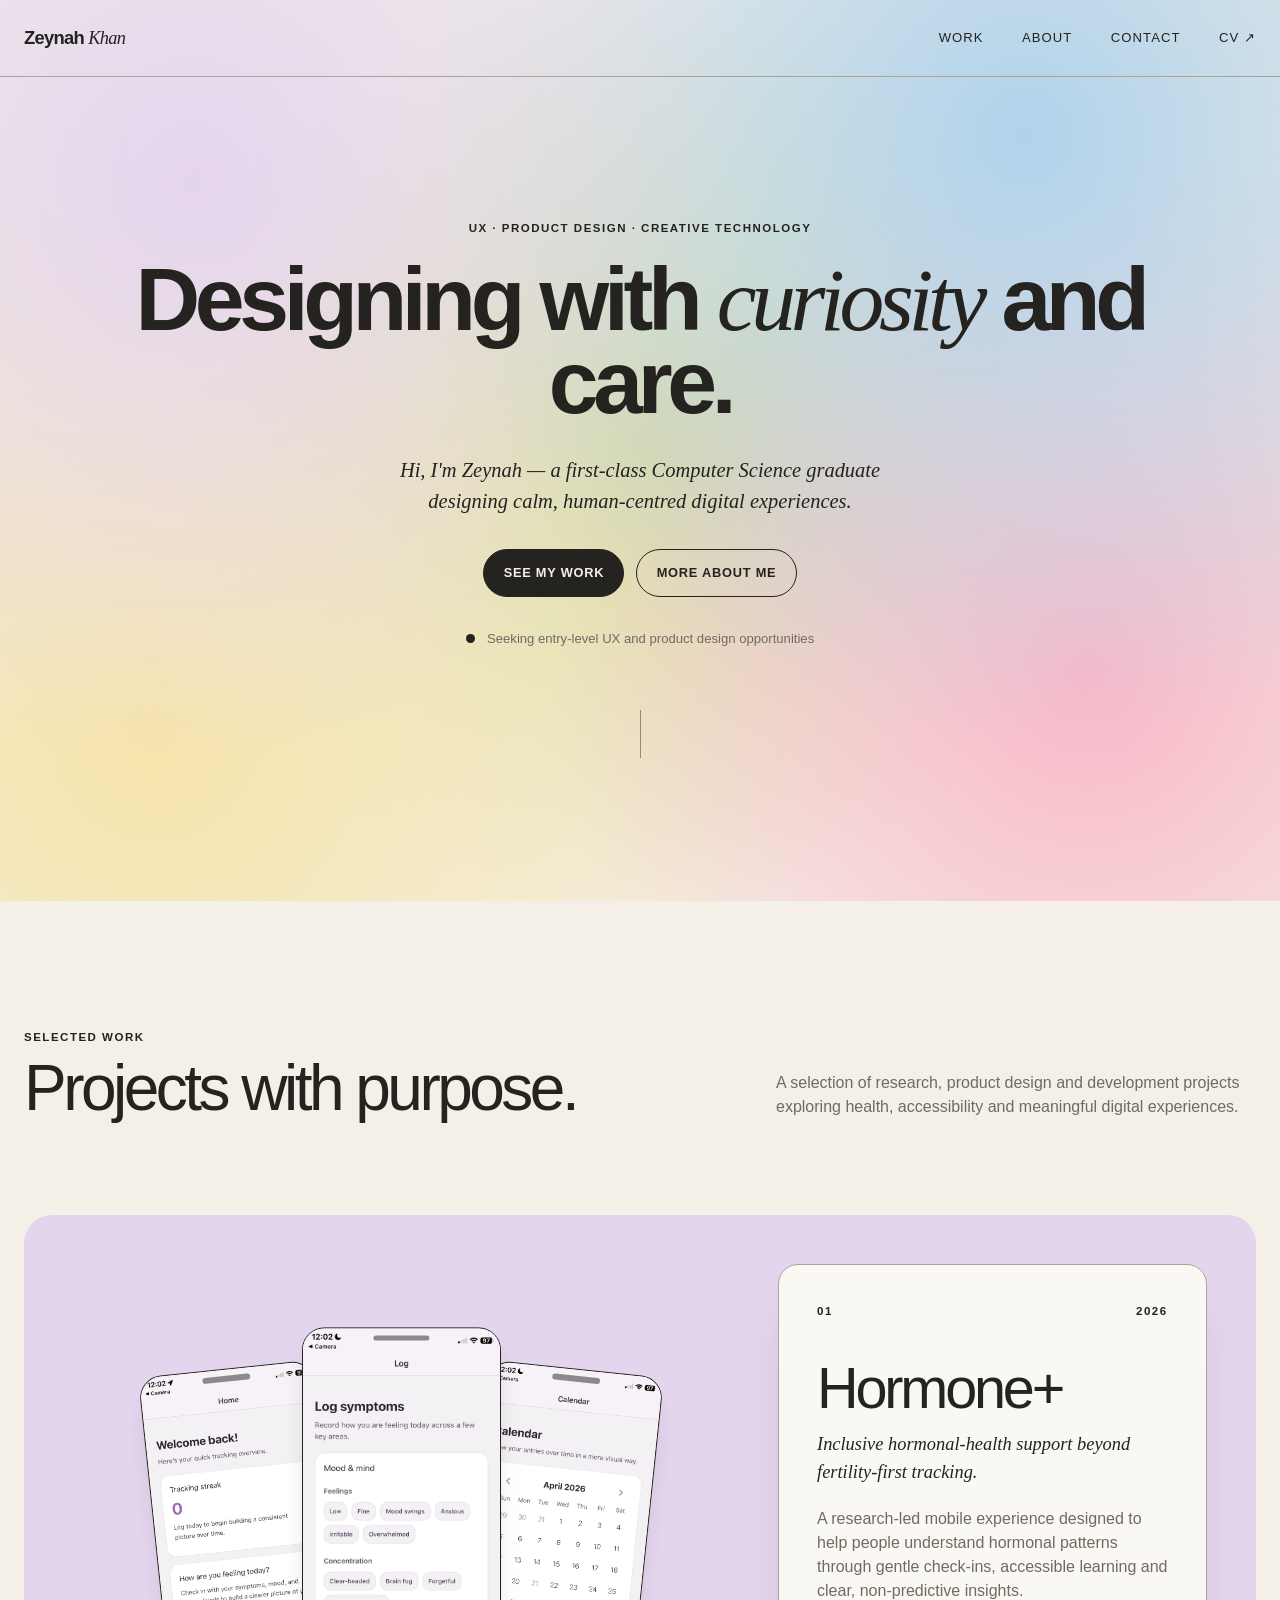
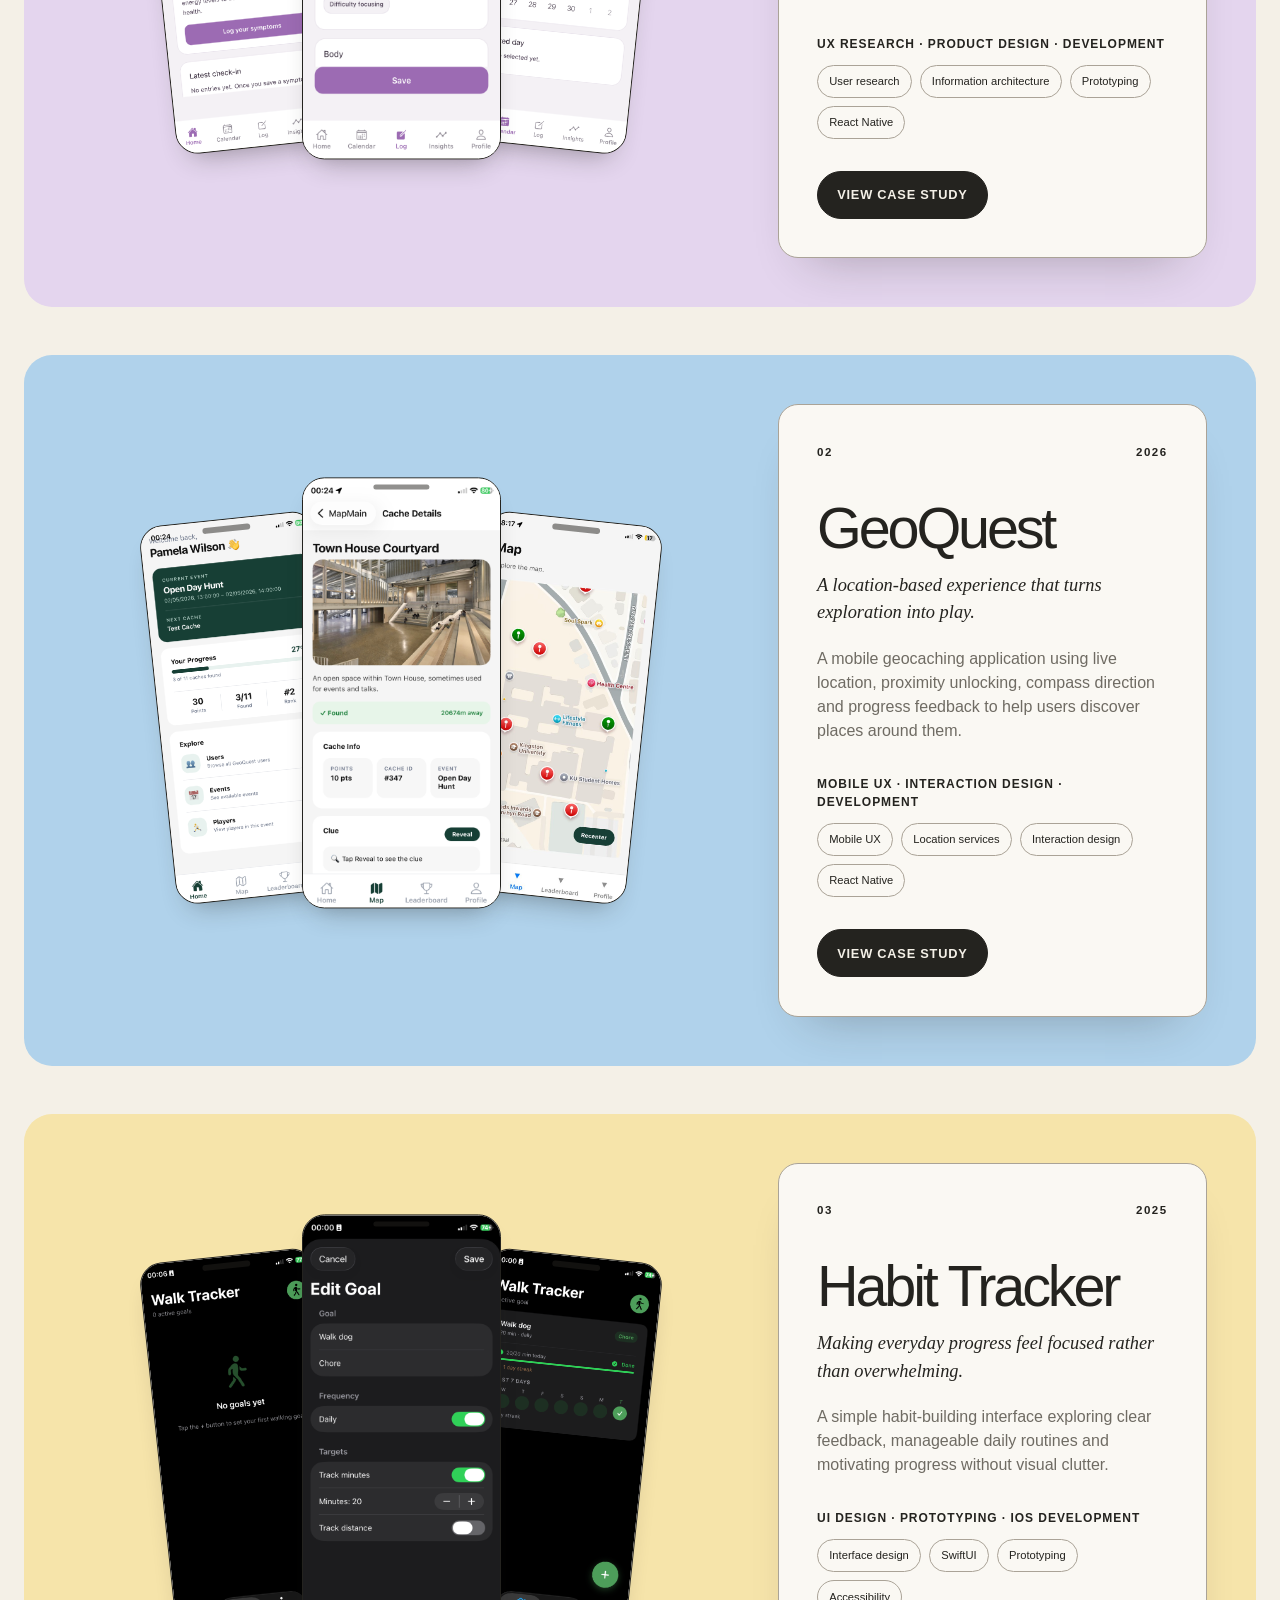
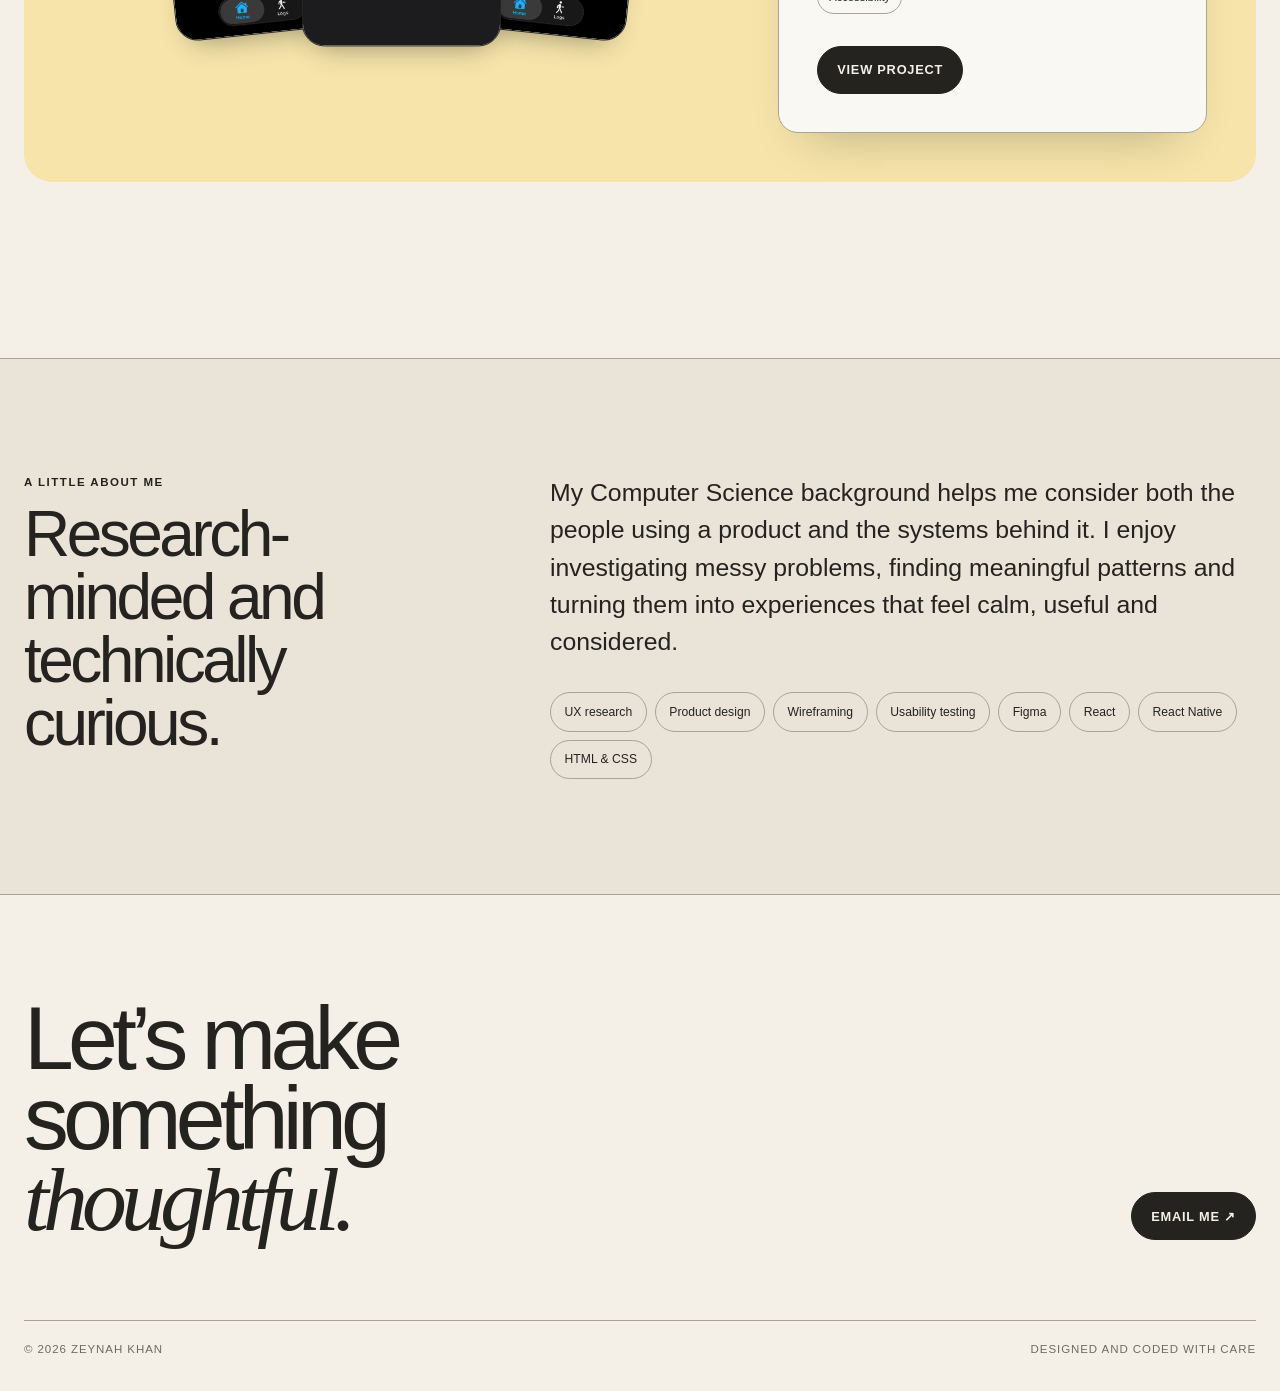
==== index.html @ 5ec4fe9a "Add files via upload" ====
<!doctype html>
<html lang="en">
<head>
  <meta charset="UTF-8" />
  <meta name="viewport" content="width=device-width, initial-scale=1.0" />

  <title>Zeynah Khan — UX & Product Designer</title>

  <link rel="stylesheet" href="./css/styles.css" />

</head>

<body id="top">
  <a class="skip-link" href="#main">Skip to content</a>

  <div class="hero-mesh">
    <header class="site-header">
      <div class="header-inner container">
        <a class="brand" href="#top">Zeynah <span>Khan</span></a>

        <nav class="nav" aria-label="Primary navigation">
            <a href="#work">Work</a>
            <a href="#about">About</a>
            <a href="#contact">Contact</a>
            <a href="./assets/cv/ZeynahKhan_CV.pdf">CV ↗</a>
        </nav>
      </div>
    </header>

    <section class="hero container">
      <p class="eyebrow">UX · Product design · Creative technology</p>

      <h1>
        Designing with
        <em>curiosity</em>
        and care.
      </h1>

      <p class="hero-summary">
        Hi, I'm Zeynah — a first-class Computer Science graduate designing
        calm, human-centred digital experiences.
      </p>

      <div class="hero-actions">
        <a class="button button--filled" href="#work">See my work</a>
        <a class="button" href="#about">More about me</a>
      </div>

      <p class="availability">
        Seeking entry-level UX and product design opportunities
      </p>

      <span class="scroll-cue" aria-hidden="true"></span>
    </section>
  </div>

  <main id="main">

    <section class="work container" id="work">
      <div class="section-heading">
        <div>
          <p class="section-label">Selected work</p>
          <h2>Projects with purpose.</h2>
        </div>

        <p>
          A selection of research, product design and development projects
          exploring health, accessibility and meaningful digital experiences.
        </p>
      </div>

      <article class="project">
        <div class="project-copy">
          <div class="project-heading">
            <span class="project-number">01</span>
            <span class="project-year">2026</span>
          </div>

          <h3>Hormone+</h3>

          <p class="project-subtitle">
            Inclusive hormonal-health support beyond fertility-first tracking.
          </p>

          <p class="project-description">
            A research-led mobile experience designed to help people understand
            hormonal patterns through gentle check-ins, accessible learning and
            clear, non-predictive insights.
          </p>

          <p class="project-role">UX research · Product design · Development</p>

          <div class="tags">
            <span>User research</span>
            <span>Information architecture</span>
            <span>Prototyping</span>
            <span>React Native</span>
          </div>

          <a class="button button--filled" href="./case studies/hormone-plus.html">View case study</a>
        </div>

        <div class="project-art">
            <div class="phone-shots" aria-hidden="true">
              <div class="phone-shot">
                <img src="./assets/images/hormone/home.jpg" alt="" />
              </div>
              <div class="phone-shot">
                <img src="./assets/images/hormone/log.jpg" alt="" />
              </div>
              <div class="phone-shot">
                <img src="./assets/images/hormone/calendar.jpg" alt="" />
              </div>
            </div>
          </div>
        </article>

      <article class="project">
        <div class="project-copy">
          <div class="project-heading">
            <span class="project-number">02</span>
            <span class="project-year">2026</span>
          </div>

          <h3>GeoQuest</h3>

          <p class="project-subtitle">
            A location-based experience that turns exploration into play.
          </p>

          <p class="project-description">
            A mobile geocaching application using live location, proximity
            unlocking, compass direction and progress feedback to help users
            discover places around them.
          </p>

          <p class="project-role">Mobile UX · Interaction design · Development</p>

          <div class="tags">
            <span>Mobile UX</span>
            <span>Location services</span>
            <span>Interaction design</span>
            <span>React Native</span>
          </div>

          <a class="button button--filled" href="./case studies/geoquest.html">View case study</a>
        </div>

        <div class="project-art">
            <div class="phone-shots" aria-hidden="true">
              <div class="phone-shot">
                <img src="./assets/images/geoquest/home.jpg" alt="" />
              </div>
              <div class="phone-shot">
                <img src="./assets/images/geoquest/cache-detail.jpg" alt="" />
              </div>
              <div class="phone-shot">
                <img src="./assets/images/geoquest/map.jpg" alt="" />
              </div>
            </div>
          </div>
        </article>

      <article class="project">
        <div class="project-copy">
          <div class="project-heading">
            <span class="project-number">03</span>
            <span class="project-year">2025</span>
          </div>

          <h3>Habit Tracker</h3>

          <p class="project-subtitle">
            Making everyday progress feel focused rather than overwhelming.
          </p>

          <p class="project-description">
            A simple habit-building interface exploring clear feedback,
            manageable daily routines and motivating progress without visual
            clutter.
          </p>

          <p class="project-role">UI design · Prototyping · iOS development</p>

          <div class="tags">
            <span>Interface design</span>
            <span>SwiftUI</span>
            <span>Prototyping</span>
            <span>Accessibility</span>
          </div>

          <a class="button button--filled" href="./case studies/habit-tracker.html">View project</a>
        </div>

        <div class="project-art">
            <div class="phone-shots" aria-hidden="true">
              <div class="phone-shot">
                <img src="./assets/images/habittracker/goals.jpg" alt="" />
              </div>
              <div class="phone-shot">
                <img src="./assets/images/habittracker/edit.jpg" alt="" />
              </div>
              <div class="phone-shot">
                <img src="./assets/images/habittracker/streak.jpg" alt="" />
              </div>
            </div>
          </div>
        </article>
    </section>

    <section class="about" id="about">
      <div class="about-grid container">
        <div>
          <p class="section-label">A little about me</p>
          <h2>Research-minded and technically curious.</h2>
        </div>

        <div class="about-copy">
          <p>
            My Computer Science background helps me consider both the people
            using a product and the systems behind it. I enjoy investigating
            messy problems, finding meaningful patterns and turning them into
            experiences that feel calm, useful and considered.
          </p>

          <div class="skills" aria-label="Skills">
            <span>UX research</span>
            <span>Product design</span>
            <span>Wireframing</span>
            <span>Usability testing</span>
            <span>Figma</span>
            <span>React</span>
            <span>React Native</span>
            <span>HTML & CSS</span>
          </div>
        </div>
      </div>
    </section>
  </main>

  <footer class="site-footer container" id="contact">
    <div class="footer-main">
      <h2>Let’s make something <em>thoughtful.</em></h2>

      <!-- Add your preferred email address after "mailto:". -->
      <a class="button button--filled" href="mailto:zeynahkhan.dev@outlook.com">Email me ↗</a>
    </div>

    <div class="footer-bottom">
      <span>© 2026 Zeynah Khan</span>
      <span>Designed and coded with care</span>
    </div>
  </footer>
</body>
</html>
---- css/styles.css ----
:root {
      --paper: #f4f0e7;
      --paper-light: #faf8f3;
      --surface: #e9e3d8;
      --ink: #24231f;
      --muted: #6f6b63;
      --line: #aaa397;
      --accent-sky: #b0d2eb;
      --accent-lavender: #e4d5ee;
      --accent-butter: #f6e4aa;
      --accent-matcha: #d2dca1;
      --accent-pink: #f9b7c7;
      --accent-tangerine: #fdb98b;
      --radius: 1.25rem;
      --content: 1240px;
    }

    * {
      box-sizing: border-box;
    }

    html {
      scroll-behavior: smooth;
    }

    body {
      margin: 0;
      color: var(--ink);
      background: var(--paper);
      font-family: "Helvetica Neue", Helvetica, Arial, sans-serif;
      line-height: 1.5;
    }

    a {
      color: inherit;
      text-decoration: none;
    }

    img,
    svg {
      display: block;
      max-width: 100%;
    }

    .container {
      width: min(var(--content), calc(100% - 3rem));
      margin-inline: auto;
    }

    .skip-link {
      position: fixed;
      top: 1rem;
      left: 1rem;
      z-index: 20;
      padding: 0.75rem 1rem;
      background: var(--ink);
      color: var(--paper);
      transform: translateY(-200%);
    }

    .skip-link:focus {
      transform: translateY(0);
    }

    .site-header {
      border-bottom: 1px solid var(--line);
    }

    .header-inner {
      min-height: 4.75rem;
      display: flex;
      align-items: center;
      justify-content: space-between;
      gap: 2rem;
    }

    .brand {
      font-size: 1.15rem;
      font-weight: 700;
      letter-spacing: -0.04em;
    }

    .brand span {
      font-family: Georgia, serif;
      font-style: italic;
      font-weight: 400;
    }

    .nav {
      display: flex;
      align-items: center;
      gap: clamp(1rem, 3vw, 2.5rem);
      font-size: 0.82rem;
      text-transform: uppercase;
      letter-spacing: 0.08em;
    }

    .nav a {
      position: relative;
    }

    .nav a::after {
      content: "";
      position: absolute;
      right: 0;
      bottom: -0.25rem;
      left: 0;
      height: 1px;
      background: currentColor;
      transform: scaleX(0);
      transform-origin: right;
      transition: transform 180ms ease;
    }

    .nav a:hover::after,
    .nav a:focus-visible::after {
      transform: scaleX(1);
      transform-origin: left;
    }

    .hero-mesh {
      position: relative;
      overflow: hidden;
      background:
        radial-gradient(circle at 15% 20%, var(--accent-lavender) 0%, transparent 45%),
        radial-gradient(circle at 80% 15%, var(--accent-sky) 0%, transparent 48%),
        radial-gradient(circle at 85% 75%, var(--accent-pink) 0%, transparent 42%),
        radial-gradient(circle at 12% 82%, var(--accent-butter) 0%, transparent 48%),
        radial-gradient(circle at 50% 50%, var(--accent-matcha) 0%, transparent 60%),
        var(--paper);
    }

    .hero {
      display: flex;
      flex-direction: column;
      align-items: center;
      text-align: center;
      min-height: calc(100svh - 4.75rem);
      justify-content: center;
      padding-block: 4rem;
    }

    .eyebrow,
    .section-label,
    .project-number,
    .project-year {
      margin: 0;
      font-size: 0.72rem;
      font-weight: 700;
      letter-spacing: 0.13em;
      text-transform: uppercase;
    }

    .hero .eyebrow {
      justify-content: center;
    }

    .hero h1 {
      max-width: 22ch;
      margin: 1.25rem auto 2rem;
      font-size: clamp(3.5rem, 7vw, 6.75rem);
      font-weight: 600;
      line-height: 0.92;
      letter-spacing: -0.06em;
    }

    .hero h1 em {
      font-family: Georgia, "Times New Roman", serif;
      font-weight: 400;
    }

    .hero-summary {
      max-width: 34rem;
      margin: 0 auto;
      font-family: Georgia, serif;
      font-style: italic;
      font-size: clamp(1.05rem, 1.6vw, 1.3rem);
      color: var(--ink);
    }

    .hero-actions {
      display: flex;
      flex-wrap: wrap;
      justify-content: center;
      gap: 0.75rem;
      margin-top: 2rem;
    }

    .button {
      display: inline-flex;
      align-items: center;
      justify-content: center;
      min-height: 3rem;
      padding: 0.75rem 1.2rem;
      border: 1px solid var(--ink);
      border-radius: 100px;
      font-size: 0.8rem;
      font-weight: 700;
      letter-spacing: 0.06em;
      text-transform: uppercase;
      transition: background 180ms ease, color 180ms ease;
    }

    .button--filled,
    .button:hover {
      background: var(--ink);
      color: var(--paper);
    }

    .button--filled:hover {
      background: transparent;
      color: var(--ink);
    }

    .availability {
      margin-top: 2rem;
      font-size: 0.82rem;
      color: var(--muted);
    }

    .availability::before {
      content: "";
      display: inline-block;
      width: 0.55rem;
      height: 0.55rem;
      margin-right: 0.55rem;
      border-radius: 50%;
      background: var(--ink);
    }

    .scroll-cue {
      display: block;
      width: 1px;
      height: 3rem;
      margin: 3rem auto 0;
      background: var(--ink);
      opacity: 0.45;
    }

    /* Retained in case the process graphic is reused elsewhere (e.g. About section) */
    .process-graphic {
      position: relative;
      min-height: 27rem;
      color: var(--muted);
    }

    .process-graphic svg {
      position: absolute;
      inset: 10%;
      width: 80%;
      height: 80%;
      overflow: visible;
    }

    .process-graphic path,
    .process-graphic circle {
      fill: none;
      stroke: var(--line);
      stroke-width: 1;
    }

    .process-core {
      position: absolute;
      top: 50%;
      left: 50%;
      width: 7.5rem;
      aspect-ratio: 1;
      display: grid;
      place-items: center;
      border: 1px solid var(--ink);
      border-radius: 50%;
      background: var(--paper-light);
      color: var(--ink);
      font-family: Georgia, serif;
      font-size: 2.25rem;
      font-style: italic;
      transform: translate(-50%, -50%);
    }

    .process-label {
      position: absolute;
      padding: 0.55rem 0.8rem;
      border: 1px solid var(--line);
      border-radius: 100px;
      background: var(--paper);
      color: var(--ink);
      font-size: 0.67rem;
      font-weight: 700;
      letter-spacing: 0.1em;
      text-transform: uppercase;
    }

    .process-label:nth-of-type(2) {
      top: 9%;
      left: 10%;
    }

    .process-label:nth-of-type(3) {
      top: 19%;
      right: 0;
    }

    .process-label:nth-of-type(4) {
      right: 8%;
      bottom: 10%;
    }

    .process-label:nth-of-type(5) {
      bottom: 18%;
      left: 0;
    }

    .work {
      padding-block: clamp(6rem, 10vw, 10rem);
    }

    .section-heading {
      display: grid;
      grid-template-columns: 1fr 1fr;
      gap: 2rem;
      align-items: end;
      padding-bottom: 3rem;
    }

    .section-heading h2 {
      margin: 0.75rem 0 0;
      font-size: clamp(2.75rem, 5vw, 5rem);
      font-weight: 500;
      line-height: 0.95;
      letter-spacing: -0.055em;
    }

    .section-heading > p {
      max-width: 30rem;
      margin: 0 0 0 auto;
      color: var(--muted);
    }

    .project {
      display: grid;
      grid-template-columns: minmax(0, 1.3fr) minmax(18rem, 0.85fr);
      align-items: stretch;
      gap: clamp(2rem, 4vw, 3rem);
      min-height: clamp(24rem, 40vw, 30rem);
      margin-block: clamp(2rem, 4vw, 3rem);
      padding: clamp(2rem, 4vw, 3rem);
      border: 1px solid var(--line);
      border-radius: calc(var(--radius) * 1.4);
      background: var(--surface);
      overflow: hidden;
    }

    .project:first-child {
      margin-top: 0;
    }

    .project-heading {
      display: flex;
      justify-content: space-between;
      gap: 1rem;
      margin-bottom: 2.5rem;
    }

    .project h3 {
      margin: 0 0 1rem;
      font-size: clamp(2.6rem, 4.5vw, 4.8rem);
      font-weight: 500;
      line-height: 0.95;
      letter-spacing: -0.055em;
    }

    .project-subtitle {
      margin: 0 0 1.25rem;
      font-family: Georgia, serif;
      font-size: 1.15rem;
      font-style: italic;
    }

    .project-description {
      max-width: 34rem;
      margin: 0;
      color: var(--muted);
    }

    .project-role {
      margin: 2rem 0 0.75rem;
      font-size: 0.75rem;
      font-weight: 700;
      letter-spacing: 0.08em;
      text-transform: uppercase;
    }

    .tags {
      display: flex;
      flex-wrap: wrap;
      gap: 0.5rem;
      margin-bottom: 2rem;
    }

    .tags span {
      padding: 0.45rem 0.7rem;
      border: 1px solid var(--line);
      border-radius: 100px;
      font-size: 0.7rem;
    }

    .text-link {
      display: inline-flex;
      align-items: center;
      gap: 0.7rem;
      padding-bottom: 0.3rem;
      border-bottom: 1px solid var(--ink);
      font-size: 0.78rem;
      font-weight: 700;
      letter-spacing: 0.08em;
      text-transform: uppercase;
    }

    .text-link span {
      transition: transform 180ms ease;
    }

    .text-link:hover span {
      transform: translateX(0.3rem);
    }

    .project-copy {
      order: 2;
      align-self: center;
      padding: clamp(2rem, 3vw, 2.75rem);
      border: 1px solid var(--line);
      border-radius: var(--radius);
      background: var(--paper-light);
      box-shadow: 0 28px 48px -30px rgba(36, 35, 31, 0.32);
    }

    .project-cta {
      margin-top: 0.5rem;
    }

    .project-art {
      order: 1;
      min-height: 0;
      position: relative;
      display: grid;
      place-items: center;
      overflow: hidden;
    }

    .project-art > div {
      transition: transform 300ms ease;
    }

    .project:hover .project-art > div {
      transform: translateY(-0.5rem);
    }

    /* Muted pastel accent per project — swap the variable to change a card's colour */
    .project:nth-of-type(1) {
      background: var(--accent-lavender);
      border-color: transparent;
    }

    .project:nth-of-type(2) {
      background: var(--accent-sky);
      border-color: transparent;
    }

    .project:nth-of-type(3) {
      background: var(--accent-butter);
      border-color: transparent;
    }

    /* Hormone+ placeholder artwork */
    .phones {
      width: 70%;
      height: 78%;
      position: relative;
    }

    .phone {
      position: absolute;
      width: 43%;
      height: 100%;
      padding: 1.25rem;
      border: 1px solid var(--ink);
      border-radius: 1.8rem;
      background: var(--paper-light);
    }

    .phone:first-child {
      top: 6%;
      left: 5%;
      opacity: 0.72;
    }

    .phone:last-child {
      right: 5%;
      bottom: 6%;
    }

    .phone-speaker {
      width: 2.5rem;
      height: 0.25rem;
      margin: 0 auto 2rem;
      border-radius: 1rem;
      background: var(--ink);
    }

    .phone small {
      color: var(--muted);
      font-size: 0.56rem;
      text-transform: uppercase;
      letter-spacing: 0.08em;
    }

    .phone strong {
      display: block;
      margin: 0.4rem 0 1.25rem;
      font-family: Georgia, serif;
      font-size: clamp(0.9rem, 1.4vw, 1.3rem);
      font-weight: 400;
    }

    .phone-card {
      height: 3rem;
      margin-top: 0.65rem;
      border: 1px solid var(--line);
      border-radius: 0.75rem;
      background: var(--paper);
    }

    /* GeoQuest placeholder artwork */
    .map-mockup {
      width: 78%;
      height: 76%;
      position: relative;
      border: 1px solid var(--ink);
      border-radius: 1rem;
      background: var(--paper-light);
      overflow: hidden;
    }

    .map-lines {
      width: 100%;
      height: 100%;
    }

    .map-lines path {
      fill: none;
      stroke: var(--line);
      stroke-width: 3;
    }

    .map-lines circle {
      fill: var(--ink);
    }

    .map-card {
      position: absolute;
      right: 1.25rem;
      bottom: 1.25rem;
      left: 1.25rem;
      padding: 1rem;
      border: 1px solid var(--ink);
      border-radius: 0.75rem;
      background: var(--paper-light);
    }

    .map-card small {
      color: var(--muted);
      text-transform: uppercase;
      letter-spacing: 0.08em;
    }

    .map-card strong {
      display: block;
      margin-top: 0.35rem;
    }

    /* Habit tracker placeholder artwork */
    .browser-mockup {
      width: 82%;
      border: 1px solid var(--ink);
      border-radius: 0.8rem;
      background: var(--paper-light);
      overflow: hidden;
    }

    .browser-top {
      display: flex;
      align-items: center;
      gap: 0.35rem;
      height: 2.5rem;
      padding-inline: 1rem;
      border-bottom: 1px solid var(--line);
    }

    .browser-top i {
      width: 0.45rem;
      height: 0.45rem;
      border: 1px solid var(--ink);
      border-radius: 50%;
    }

    .habit-content {
      display: grid;
      grid-template-columns: 0.35fr 1fr;
      min-height: 18rem;
    }

    .habit-sidebar {
      border-right: 1px solid var(--line);
      background: var(--paper);
    }

    .habit-list {
      padding: 1.5rem;
    }

    .habit-list strong {
      display: block;
      margin-bottom: 1.5rem;
      font-family: Georgia, serif;
      font-size: 1.4rem;
      font-weight: 400;
    }

    .habit-row {
      display: flex;
      align-items: center;
      justify-content: space-between;
      min-height: 3rem;
      border-top: 1px solid var(--line);
      font-size: 0.75rem;
    }

    .habit-row i {
      width: 1.1rem;
      height: 1.1rem;
      border: 1px solid var(--ink);
      border-radius: 50%;
    }

    .about {
      padding-block: clamp(5rem, 9vw, 9rem);
      border-block: 1px solid var(--line);
      background: var(--surface);
    }

    .about-grid {
      display: grid;
      grid-template-columns: 0.75fr 1.25fr;
      gap: clamp(3rem, 8vw, 8rem);
    }

    .about h2 {
      max-width: 12ch;
      margin: 0.75rem 0 0;
      font-size: clamp(2.75rem, 5vw, 5rem);
      font-weight: 500;
      line-height: 0.98;
      letter-spacing: -0.055em;
    }

    .about-copy {
      font-size: clamp(1.15rem, 2vw, 1.55rem);
    }

    .about-copy p {
      margin-top: 0;
    }

    .skills {
      display: flex;
      flex-wrap: wrap;
      gap: 0.5rem;
      margin-top: 2rem;
    }

    .skills span {
      padding: 0.6rem 0.85rem;
      border: 1px solid var(--line);
      border-radius: 100px;
      font-size: 0.76rem;
    }

    .site-footer {
      padding-block: clamp(4rem, 8vw, 7rem) 2rem;
    }

    .footer-main {
      display: flex;
      align-items: end;
      justify-content: space-between;
      gap: 3rem;
      padding-bottom: 5rem;
    }

    .footer-main h2 {
      max-width: 13ch;
      margin: 0;
      font-size: clamp(3rem, 7vw, 7rem);
      font-weight: 500;
      line-height: 0.9;
      letter-spacing: -0.065em;
    }

    .footer-main h2 em {
      font-family: Georgia, serif;
      font-weight: 400;
    }

    .footer-bottom {
      display: flex;
      justify-content: space-between;
      gap: 2rem;
      padding-top: 1.25rem;
      border-top: 1px solid var(--line);
      color: var(--muted);
      font-size: 0.72rem;
      text-transform: uppercase;
      letter-spacing: 0.08em;
    }

    :focus-visible {
      outline: 2px solid var(--ink);
      outline-offset: 4px;
    }

    @media (max-width: 900px) {
      .section-heading,
      .project,
      .about-grid {
        grid-template-columns: 1fr;
      }

      .hero {
        min-height: auto;
      }

      .process-graphic {
        min-height: 22rem;
      }

      .section-heading > p {
        margin-left: 0;
      }

      .project-copy {
        max-width: 42rem;
      }

      .project {
        min-height: auto;
      }

      .project-art {
        min-height: 27rem;
      }
    }

    @media (max-width: 600px) {
      .container {
        width: min(100% - 2rem, var(--content));
      }

      .header-inner {
        align-items: flex-start;
        padding-block: 1.25rem;
      }

      .nav {
        align-items: flex-end;
        flex-direction: column;
        gap: 0.35rem;
      }

      .nav a:nth-child(3) {
        display: none;
      }

      .hero {
        padding-block: 4rem 2.5rem;
      }

      .hero h1 {
        font-size: clamp(3.25rem, 16vw, 5.5rem);
      }

      .process-graphic {
        min-height: 19rem;
      }

      .project-art {
        min-height: 22rem;
      }

      .phones {
        width: 90%;
      }

      .map-mockup,
      .browser-mockup {
        width: 90%;
      }

      .footer-main {
        align-items: flex-start;
        flex-direction: column;
      }

      .footer-bottom {
        flex-direction: column;
      }
    }

    /* ============ Case study pages ============ */

    .back-link {
      display: inline-flex;
      align-items: center;
      gap: 0.5rem;
      margin-bottom: 2.5rem;
      font-size: 0.78rem;
      font-weight: 700;
      letter-spacing: 0.08em;
      text-transform: uppercase;
      color: var(--muted);
    }

    .back-link:hover,
    .back-link:focus-visible {
      color: var(--ink);
    }

    .case-hero {
      padding-block: clamp(3rem, 6vw, 5rem) clamp(2.5rem, 5vw, 4rem);
    }

    .case-hero h1 {
      margin: 1rem 0 1.25rem;
      font-size: clamp(3rem, 7vw, 6rem);
      font-weight: 500;
      line-height: 0.95;
      letter-spacing: -0.06em;
    }

    .case-subtitle {
      max-width: 42rem;
      margin: 0;
      font-family: Georgia, serif;
      font-size: clamp(1.1rem, 2vw, 1.4rem);
      font-style: italic;
      color: var(--muted);
    }

    .case-meta {
      display: grid;
      grid-template-columns: repeat(4, 1fr);
      gap: 1.5rem;
      margin: 3rem 0 0;
      padding-top: 2rem;
      border-top: 1px solid var(--line);
    }

    .case-meta div {
      margin: 0;
    }

    .case-meta dt {
      margin: 0 0 0.5rem;
      font-size: 0.68rem;
      font-weight: 700;
      letter-spacing: 0.1em;
      text-transform: uppercase;
      color: var(--muted);
    }

    .case-meta dd {
      margin: 0;
      font-size: 0.92rem;
    }

    .case-art {
      min-height: 30rem;
      margin-top: 3rem;
      position: relative;
      display: grid;
      place-items: center;
      overflow: hidden;
      border: 1px solid var(--line);
      border-radius: var(--radius);
      background: var(--surface);
    }

    .case-body {
      padding-block: clamp(4rem, 8vw, 7rem);
    }

    .coming-soon {
      display: flex;
      flex-direction: column;
      align-items: center;
      text-align: center;
      min-height: calc(100svh - 4.75rem);
      justify-content: center;
      padding-block: 4rem;
    }

    .coming-soon .eyebrow {
      justify-content: center;
    }

    .coming-soon h1 {
      margin: 1.25rem 0 1.5rem;
      font-size: clamp(3rem, 6vw, 5.5rem);
      font-weight: 500;
      line-height: 0.95;
      letter-spacing: -0.06em;
    }

    .coming-soon p {
      max-width: 30rem;
      margin: 0 auto;
      font-family: Georgia, serif;
      font-style: italic;
      font-size: clamp(1.05rem, 1.6vw, 1.3rem);
      color: var(--muted);
    }

    .coming-soon .hero-actions {
      display: flex;
      flex-wrap: wrap;
      justify-content: center;
      gap: 0.75rem;
      margin-top: 2.5rem;
    }

    .case-intro {
      max-width: 42rem;
      margin-bottom: clamp(3rem, 6vw, 5rem);
      font-size: clamp(1.05rem, 1.6vw, 1.3rem);
      color: var(--muted);
    }

    .process-block {
      display: grid;
      grid-template-columns: minmax(10rem, 0.4fr) minmax(0, 1fr);
      gap: clamp(2rem, 5vw, 4rem);
      padding-block: clamp(2.5rem, 5vw, 4rem);
      border-top: 1px solid var(--line);
    }

    .process-block:last-of-type {
      border-bottom: 1px solid var(--line);
    }

    .process-block-heading {
      display: flex;
      align-items: baseline;
      gap: 1rem;
      margin: 0;
    }

    .process-block h2 {
      margin: 0;
      font-size: clamp(1.6rem, 3vw, 2.2rem);
      font-weight: 500;
      letter-spacing: -0.03em;
    }

    .process-block p {
      max-width: 38rem;
      margin: 0;
      color: var(--muted);
    }

    .pull-quote {
      max-width: 38rem;
      margin: clamp(3rem, 6vw, 5rem) 0;
      padding-left: 1.5rem;
      border-left: 2px solid var(--ink);
      font-family: Georgia, serif;
      font-size: clamp(1.3rem, 2.5vw, 1.75rem);
      font-style: italic;
      line-height: 1.35;
    }

    .case-reflection {
      max-width: 42rem;
      margin-top: clamp(3rem, 6vw, 5rem);
    }

    .case-reflection h2 {
      margin: 0 0 1rem;
      font-size: clamp(1.6rem, 3vw, 2.2rem);
      font-weight: 500;
      letter-spacing: -0.03em;
    }

    .case-reflection p {
      margin: 0;
      color: var(--muted);
    }

    .case-tools {
      margin-top: clamp(3rem, 6vw, 5rem);
    }

    .case-tools p.section-label {
      margin-bottom: 1rem;
    }

    .case-nav {
      display: flex;
      justify-content: space-between;
      align-items: center;
      gap: 1rem;
      padding-block: 2.5rem;
      border-top: 1px solid var(--line);
      font-size: 0.78rem;
      font-weight: 700;
      letter-spacing: 0.08em;
      text-transform: uppercase;
    }

    .case-nav a:hover,
    .case-nav a:focus-visible {
      color: var(--muted);
    }

    @media (max-width: 900px) {
      .case-meta {
        grid-template-columns: repeat(2, 1fr);
      }

      .process-block {
        grid-template-columns: 1fr;
        gap: 1rem;
      }

      .case-art {
        min-height: 24rem;
      }
    }

    @media (max-width: 600px) {
      .case-meta {
        grid-template-columns: 1fr;
      }

      .case-nav {
        flex-direction: column;
        align-items: flex-start;
        gap: 0.75rem;
      }
    }

    /* Real app screenshots, shown as a fan of 3 mini phones */
    .phone-shots {
      width: 92%;
      display: flex;
      align-items: center;
      justify-content: center;
    }

    .phone-shot {
      position: relative;
      width: 29%;
      aspect-ratio: 9 / 19.5;
      border: 1px solid var(--ink);
      border-radius: 1.4rem;
      overflow: hidden;
      background: var(--paper-light);
      box-shadow: 0 16px 28px -16px rgba(36, 35, 31, 0.45);
      transition: transform 300ms ease;
    }

    .phone-shot::before {
      content: "";
      position: absolute;
      top: 0.4rem;
      left: 50%;
      z-index: 2;
      width: 28%;
      height: 0.32rem;
      border-radius: 1rem;
      background: var(--ink);
      opacity: 0.5;
      transform: translateX(-50%);
    }

    .phone-shot img {
      display: block;
      width: 100%;
      height: 100%;
      object-fit: cover;
      object-position: top center;
    }

    .phone-shot:nth-child(1) {
      transform: rotate(-6deg) translateX(18%);
      z-index: 1;
    }

    .phone-shot:nth-child(2) {
      width: 33%;
      transform: translateY(-1.1rem);
      z-index: 2;
    }

    .phone-shot:nth-child(3) {
      transform: rotate(6deg) translateX(-18%);
      z-index: 1;
    }

    @media (max-width: 600px) {
      .phone-shots {
        width: 96%;
      }

      .phone-shot:nth-child(1) {
        transform: rotate(-6deg) translateX(12%);
      }

      .phone-shot:nth-child(3) {
        transform: rotate(6deg) translateX(-12%);
      }
    }

    @media (prefers-reduced-motion: reduce) {
      html {
        scroll-behavior: auto;
      }

      *,
      *::before,
      *::after {
        transition-duration: 0.01ms !important;
      }
    }
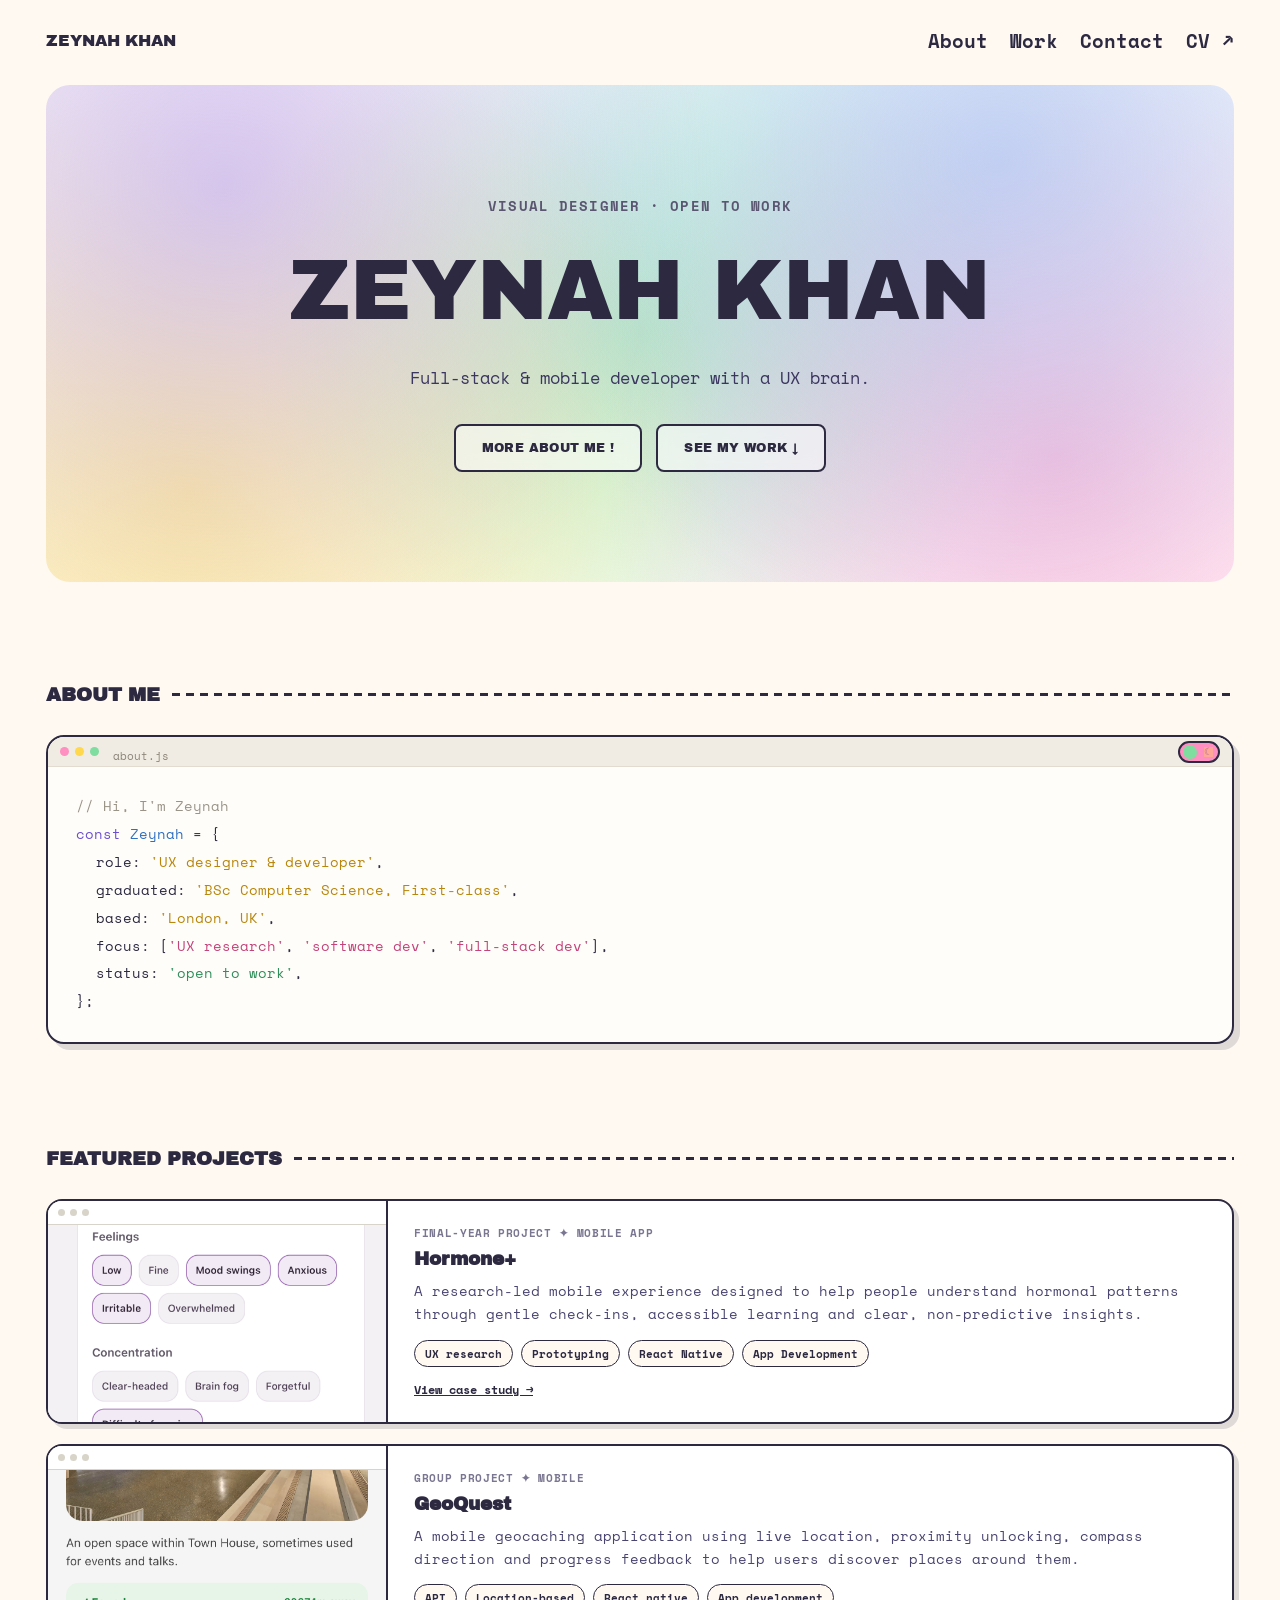
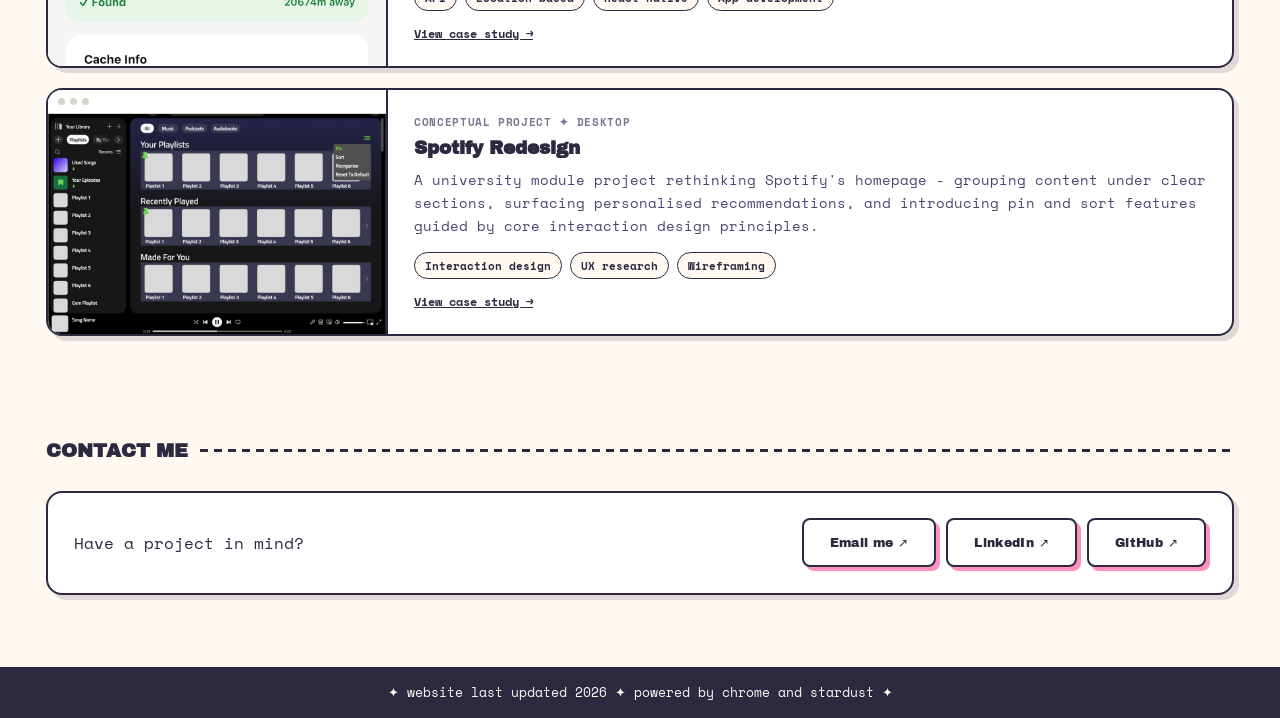
==== commit a080a1bd: "Add files via upload" ====
--- a/index.html
+++ b/index.html
@@ -1,255 +1,135 @@
-<!doctype html>
+<!DOCTYPE html>
 <html lang="en">
 <head>
-  <meta charset="UTF-8" />
-  <meta name="viewport" content="width=device-width, initial-scale=1.0" />
+<meta charset="UTF-8">
+<meta name="viewport" content="width=device-width, initial-scale=1.0">
+<title>ZEYNAH KHAN</title>
+<link rel="preconnect" href="https://fonts.googleapis.com">
+<link href="https://fonts.googleapis.com/css2?family=Beau+Rivage&family=Archivo+Black&family=Space+Mono:wght@400;700&display=swap" rel="stylesheet">
+<link rel="stylesheet" href="css/style.css">
+<link rel="icon" type="image/png" href="portfolio-icon.png">
+</head>
+<body>
+  <a href="#main" style="position:absolute; left:-9999px; top:0; background:var(--ink); color:var(--cream); padding:10px 16px; z-index:100;" onfocus="this.style.left='10px'" onblur="this.style.left='-9999px'">Skip to main content</a>
+<div class="wrap" id="main">
+  <nav class="nav">
+    <span class="nav-mark">ZEYNAH KHAN</span>
+    <div class="nav-links"><a href="#About">About</a><a href="#Work">Work</a><a href="#Contact">Contact</a><a href="assets/cv/ZeynahKhan_CV.pdf">CV ↗</a></div>
+  </nav>
 
-  <title>Zeynah Khan — UX & Product Designer</title>
-
-  <link rel="stylesheet" href="./css/styles.css" />
-
-</head>
-
-<body id="top">
-  <a class="skip-link" href="#main">Skip to content</a>
-
-  <div class="hero-mesh">
-    <header class="site-header">
-      <div class="header-inner container">
-        <a class="brand" href="#top">Zeynah <span>Khan</span></a>
-
-        <nav class="nav" aria-label="Primary navigation">
-            <a href="#work">Work</a>
-            <a href="#about">About</a>
-            <a href="#contact">Contact</a>
-            <a href="./assets/cv/ZeynahKhan_CV.pdf">CV ↗</a>
-        </nav>
+  <div class="hero-frame">
+    <div class="hero-body">
+      <p class="eyebrow" style="font-size: 14px;">VISUAL DESIGNER · OPEN TO WORK</p>
+      <h1>ZEYNAH KHAN</h1>
+      <p class="lede">Full-stack & mobile developer with a UX brain.</p>
+      <div class="hero-actions">
+        <a class="btn btn-tr" href="#About">MORE ABOUT ME !</a>
+        <a class="btn btn-tr" href="#Work">SEE MY WORK ↓</a>
       </div>
-    </header>
-
-    <section class="hero container">
-      <p class="eyebrow">UX · Product design · Creative technology</p>
-
-      <h1>
-        Designing with
-        <em>curiosity</em>
-        and care.
-      </h1>
-
-      <p class="hero-summary">
-        Hi, I'm Zeynah — a first-class Computer Science graduate designing
-        calm, human-centred digital experiences.
-      </p>
-
-      <div class="hero-actions">
-        <a class="button button--filled" href="#work">See my work</a>
-        <a class="button" href="#about">More about me</a>
-      </div>
-
-      <p class="availability">
-        Seeking entry-level UX and product design opportunities
-      </p>
-
-      <span class="scroll-cue" aria-hidden="true"></span>
-    </section>
+    </div>
   </div>
 
-  <main id="main">
-
-    <section class="work container" id="work">
-      <div class="section-heading">
-        <div>
-          <p class="section-label">Selected work</p>
-          <h2>Projects with purpose.</h2>
+  <section class="section" id="About">
+    <div class="section-title"><h2>ABOUT ME</h2><span class="rule"></span></div>
+      <div class="code-card" id="aboutCodeCard">
+        <div class="code-bar">
+          <span></span><span></span><span></span>
+          <span class="filename">about.js</span>
+          <button class="theme-toggle" id="themeToggle" aria-pressed="false" aria-label="Toggle dark mode for this code editor">
+            <span class="toggle-track">
+              <span class="toggle-icon toggle-icon-sun">☀</span>
+              <span class="toggle-icon toggle-icon-moon">☾</span>
+              <span class="toggle-thumb"></span>
+            </span>
+          </button>
         </div>
-
-        <p>
-          A selection of research, product design and development projects
-          exploring health, accessibility and meaningful digital experiences.
-        </p>
-      </div>
-
-      <article class="project">
-        <div class="project-copy">
-          <div class="project-heading">
-            <span class="project-number">01</span>
-            <span class="project-year">2026</span>
-          </div>
-
-          <h3>Hormone+</h3>
-
-          <p class="project-subtitle">
-            Inclusive hormonal-health support beyond fertility-first tracking.
-          </p>
-
-          <p class="project-description">
-            A research-led mobile experience designed to help people understand
-            hormonal patterns through gentle check-ins, accessible learning and
-            clear, non-predictive insights.
-          </p>
-
-          <p class="project-role">UX research · Product design · Development</p>
-
-          <div class="tags">
-            <span>User research</span>
-            <span>Information architecture</span>
-            <span>Prototyping</span>
-            <span>React Native</span>
-          </div>
-
-          <a class="button button--filled" href="./case studies/hormone-plus.html">View case study</a>
-        </div>
-
-        <div class="project-art">
-            <div class="phone-shots" aria-hidden="true">
-              <div class="phone-shot">
-                <img src="./assets/images/hormone/home.jpg" alt="" />
-              </div>
-              <div class="phone-shot">
-                <img src="./assets/images/hormone/log.jpg" alt="" />
-              </div>
-              <div class="phone-shot">
-                <img src="./assets/images/hormone/calendar.jpg" alt="" />
-              </div>
-            </div>
-          </div>
-        </article>
-
-      <article class="project">
-        <div class="project-copy">
-          <div class="project-heading">
-            <span class="project-number">02</span>
-            <span class="project-year">2026</span>
-          </div>
-
-          <h3>GeoQuest</h3>
-
-          <p class="project-subtitle">
-            A location-based experience that turns exploration into play.
-          </p>
-
-          <p class="project-description">
-            A mobile geocaching application using live location, proximity
-            unlocking, compass direction and progress feedback to help users
-            discover places around them.
-          </p>
-
-          <p class="project-role">Mobile UX · Interaction design · Development</p>
-
-          <div class="tags">
-            <span>Mobile UX</span>
-            <span>Location services</span>
-            <span>Interaction design</span>
-            <span>React Native</span>
-          </div>
-
-          <a class="button button--filled" href="./case studies/geoquest.html">View case study</a>
-        </div>
-
-        <div class="project-art">
-            <div class="phone-shots" aria-hidden="true">
-              <div class="phone-shot">
-                <img src="./assets/images/geoquest/home.jpg" alt="" />
-              </div>
-              <div class="phone-shot">
-                <img src="./assets/images/geoquest/cache-detail.jpg" alt="" />
-              </div>
-              <div class="phone-shot">
-                <img src="./assets/images/geoquest/map.jpg" alt="" />
-              </div>
-            </div>
-          </div>
-        </article>
-
-      <article class="project">
-        <div class="project-copy">
-          <div class="project-heading">
-            <span class="project-number">03</span>
-            <span class="project-year">2025</span>
-          </div>
-
-          <h3>Habit Tracker</h3>
-
-          <p class="project-subtitle">
-            Making everyday progress feel focused rather than overwhelming.
-          </p>
-
-          <p class="project-description">
-            A simple habit-building interface exploring clear feedback,
-            manageable daily routines and motivating progress without visual
-            clutter.
-          </p>
-
-          <p class="project-role">UI design · Prototyping · iOS development</p>
-
-          <div class="tags">
-            <span>Interface design</span>
-            <span>SwiftUI</span>
-            <span>Prototyping</span>
-            <span>Accessibility</span>
-          </div>
-
-          <a class="button button--filled" href="./case studies/habit-tracker.html">View project</a>
-        </div>
-
-        <div class="project-art">
-            <div class="phone-shots" aria-hidden="true">
-              <div class="phone-shot">
-                <img src="./assets/images/habittracker/goals.jpg" alt="" />
-              </div>
-              <div class="phone-shot">
-                <img src="./assets/images/habittracker/edit.jpg" alt="" />
-              </div>
-              <div class="phone-shot">
-                <img src="./assets/images/habittracker/streak.jpg" alt="" />
-              </div>
-            </div>
-          </div>
-        </article>
-    </section>
-
-    <section class="about" id="about">
-      <div class="about-grid container">
-        <div>
-          <p class="section-label">A little about me</p>
-          <h2>Research-minded and technically curious.</h2>
-        </div>
-
-        <div class="about-copy">
-          <p>
-            My Computer Science background helps me consider both the people
-            using a product and the systems behind it. I enjoy investigating
-            messy problems, finding meaningful patterns and turning them into
-            experiences that feel calm, useful and considered.
-          </p>
-
-          <div class="skills" aria-label="Skills">
-            <span>UX research</span>
-            <span>Product design</span>
-            <span>Wireframing</span>
-            <span>Usability testing</span>
-            <span>Figma</span>
-            <span>React</span>
-            <span>React Native</span>
-            <span>HTML & CSS</span>
-          </div>
+        <div class="code-body">
+          <p class="code-comment">// Hi, I'm Zeynah</p>
+          <p><span class="code-keyword">const</span> <span class="code-var">Zeynah</span> = {</p>
+          <p class="indent">role: <span class="code-string">'UX designer & developer'</span>,</p>
+          <p class="indent">graduated: <span class="code-string">'BSc Computer Science, First-class'</span>,</p>
+          <p class="indent">based: <span class="code-string">'London, UK'</span>,</p>
+          <p class="indent">focus: [<span class="code-tag">'UX research'</span>, <span class="code-tag">'software dev'</span>, <span class="code-tag">'full-stack dev'</span>],</p>
+          <p class="indent">status: <span class="code-status">'open to work'</span>,</p>
+          <p>};</p>
         </div>
       </div>
-    </section>
-  </main>
+  </section>
 
-  <footer class="site-footer container" id="contact">
-    <div class="footer-main">
-      <h2>Let’s make something <em>thoughtful.</em></h2>
+  <section class="section" id="Work">
+    <div class="section-title"><h2>FEATURED PROJECTS</h2><span class="rule"></span></div>
+    <div class="cards">
 
-      <!-- Add your preferred email address after "mailto:". -->
-      <a class="button button--filled" href="mailto:zeynahkhan.dev@outlook.com">Email me ↗</a>
+      <a class="card-link" href="/pages/hormone-plus.html">
+      <article class="card">
+        <div class="browser">
+          <div class="browser-bar"><span></span><span></span><span></span></div>
+          <div class="browser-screen"><img src="./assets/images/hormone-plus/log-symptoms.png" alt="Hormone+ app screenshot"></div>
+        </div>
+        <div class="card-body">
+          <span class="card-tag">Final-Year Project ✦ Mobile app</span>
+          <h3>Hormone+</h3>
+          <p>A research-led mobile experience designed to help people understand hormonal patterns through gentle check-ins, accessible learning and clear, non-predictive insights.</p>
+          <div class="card-meta"><span class="meta-chip">UX research</span><span class="meta-chip">Prototyping</span><span class="meta-chip">React Native</span><span class="meta-chip">App Development</span></div>
+          <span class="card-cta">View case study →</span>
+        </div>
+      </article>
+      </a>
+
+      <a class="card-link" href="/pages/geoquest.html">
+      <article class="card">
+        <div class="browser">
+          <div class="browser-bar"><span></span><span></span><span></span></div>
+          <div class="browser-screen"><img src="./assets/images/geoquest/cache.jpg" alt="Hormone+ app screenshot"></div>
+        </div>
+        <div class="card-body">
+          <span class="card-tag">Group Project ✦ Mobile</span>
+          <h3>GeoQuest</h3>
+          <p>A mobile geocaching application using live location, proximity unlocking, compass direction and progress feedback to help users discover places around them.</p>
+          <div class="card-meta"><span class="meta-chip">API</span><span class="meta-chip">Location-based</span><span class="meta-chip">React native</span><span class="meta-chip">App development</span></div>
+          <span class="card-cta">View case study →</span>
+        </div>
+      </article>
+    </a>
+
+      <a class="card-link" href="/pages/spotify-redesign.html">
+      <article class="card">
+        <div class="browser">
+          <div class="browser-bar"><span></span><span></span><span></span></div>
+          <div class="browser-screen"><img src="./assets/images/spotify-redesign/pin-menu.jpg" alt="Hormone+ app screenshot"></div>
+        </div>
+        <div class="card-body">
+          <span class="card-tag">Conceptual Project ✦ Desktop</span>
+          <h3>Spotify Redesign</h3>
+          <p>A university module project rethinking Spotify's homepage - grouping content under clear sections, surfacing personalised recommendations, and introducing pin and sort features guided by core interaction design principles.</p>
+          <div class="card-meta"><span class="meta-chip">Interaction design</span><span class="meta-chip">UX research</span><span class="meta-chip">Wireframing</span></div>
+          <span class="card-cta">View case study →</span>
+        </div>
+      </article>
+    </a>
     </div>
+  </section>
 
-    <div class="footer-bottom">
-      <span>© 2026 Zeynah Khan</span>
-      <span>Designed and coded with care</span>
+  <section class="section" id="Contact">
+    <div class="section-title"><h2>CONTACT ME</h2><span class="rule"></span></div>
+    <div class="contact-bar">
+      <p>Have a project in mind?</p>
+      <div class="contact-actions">
+        <a class="btn btn-ghost" href="mailto:zeynahkhan.dev@outlook.com">Email me ↗</a>
+        <a class="btn btn-ghost" href="https://www.linkedin.com/in/zeynah-khan" target="_blank" rel="noopener">LinkedIn ↗</a>
+        <a class="btn btn-ghost" href="https://github.com/zeynah-khan" target="_blank" rel="noopener">GitHub ↗</a>
+      </div>
     </div>
-  </footer>
+  </section>
+</div>
+<footer>✦ website last updated 2026 ✦ powered by chrome and stardust ✦</footer>
+<script>
+  var themeToggle = document.getElementById('themeToggle');
+  var codeCard = document.getElementById('aboutCodeCard');
+  themeToggle.addEventListener('click', function(){
+    var isDark = codeCard.classList.toggle('dark-mode');
+    themeToggle.setAttribute('aria-pressed', isDark);
+  });
+</script>
 </body>
-</html>+</html>
--- a/css/style.css
+++ b/css/style.css
@@ -0,0 +1,205 @@
+:root{
+    --cream:#FFF9F2; --ink:#2c2941;
+    --sky:#8FB8F0; --mint:#7FDDA0; --butter:#FFD84D; --pink:#FF8FC0; --lilac:#B39DFF;
+    --paper:#FFFFFF; --grey:#E7E4DC;
+  }
+  *{box-sizing:border-box;}
+  html{scroll-behavior:smooth;}
+  body{margin:0; background:var(--cream); color:var(--ink); font-family:'Space Mono', monospace; position:relative; overflow-x:hidden;}
+  a{color:inherit;}
+  :focus-visible{outline:2px solid var(--ink); outline-offset:3px;}
+  @media (prefers-reduced-motion: reduce){ *{animation:none !important;} }
+
+  .wrap{max-width:1240px; margin:0 auto; padding:0 26px; position:relative; z-index:3;}
+
+  .star8{position:absolute; clip-path:polygon(50% 0%,61% 35%,100% 50%,61% 65%,50% 100%,39% 65%,0% 50%,39% 35%);}
+
+  .nav{display:flex; justify-content:space-between; align-items:center; padding:26px 0 10px;}
+  .nav-mark{font-family:'Archivo Black'; font-size:1rem;}
+  .nav-links{display:flex; gap:22px; font-size:1.2rem; font-weight:700;}
+  .nav-links a{text-decoration:none;}
+  .nav-links a:hover{color:var(--pink);}
+
+  .hero-frame{
+    border-radius:24px; overflow:hidden; margin:20px 0 50px;
+  }
+  .hero-body{
+    position:relative;
+    background:
+      radial-gradient(circle at 15% 20%, color-mix(in srgb, var(--lilac) 55%, transparent) 0%, transparent 45%),
+      radial-gradient(circle at 80% 15%, color-mix(in srgb, var(--sky) 55%, transparent) 0%, transparent 48%),
+      radial-gradient(circle at 85% 75%, color-mix(in srgb, var(--pink) 55%, transparent) 0%, transparent 42%),
+      radial-gradient(circle at 12% 82%, color-mix(in srgb, var(--butter) 55%, transparent) 0%, transparent 48%),
+      radial-gradient(circle at 50% 50%, color-mix(in srgb, var(--mint) 55%, transparent) 0%, transparent 60%),
+      var(--paper);
+    padding:110px 40px; text-align:center;
+  }
+  h1{
+    font-family:'Archivo Black'; font-size:85px; margin:0 0 6px; line-height:1.15; font-weight:10;
+  }
+  .eyebrow{font-size:.75rem; letter-spacing:.08em; color:#5A5570; margin:0 0 26px; font-weight:700;}
+  .lede{max-width:560px; margin:24px auto 32px; font-size:1.05rem; line-height:1.7; color:#3B3660;}
+  .hero-actions{display:flex; gap:14px; justify-content:center; flex-wrap:wrap;}
+  
+  .btn-tr{
+    background:rgba(255,255,255,0.55);
+    backdrop-filter:blur(8px);
+    -webkit-backdrop-filter:blur(8px);
+    color:var(--ink);
+    box-shadow:none;
+  }
+  .btn-tr:hover{
+    background:rgba(255,255,255,0.75);
+  }
+
+  .btn{font-family:'Archivo Black'; font-size:.78rem; letter-spacing:.03em; text-decoration:none; padding:15px 26px; border-radius:8px; display:inline-block; border:2px solid var(--ink);}
+  .btn-ghost{background:var(--paper); color:var(--ink); box-shadow:4px 4px 0 var(--pink);}
+  .btn-ghost:hover{transform:translate(-2px,-2px); box-shadow:6px 6px 0 var(--pink);}
+
+  .section{padding:52px 0;}
+  .section-title{display:flex; align-items:center; gap:12px; margin-bottom:30px;}
+  .section-title h2{font-family:'Archivo Black'; font-size:1.2rem; margin:0;}
+  .section-title .rule{flex:1; height:3px; background:repeating-linear-gradient(90deg, var(--ink) 0 8px, transparent 8px 14px);}
+  .section-title .count{font-size:.75rem; color:#7A7590; font-weight:700;}
+
+  .panel{background:var(--paper); border:2px solid var(--ink); border-radius:18px; padding:30px; box-shadow:6px 6px 0 rgba(33,29,58,0.14);}
+
+  .about-grid{display:grid; grid-template-columns:200px 1fr; gap:40px; align-items:center;}
+  .halftone-frame{
+    aspect-ratio:1/1; border-radius:14px; border:2px solid var(--ink);
+    background: radial-gradient(circle, var(--ink) 1.6px, transparent 1.6px) 0 0/7px 7px, var(--pink);
+  }
+  .about-grid p{color:#3B3660; font-size:.94rem; line-height:1.75; margin:0 0 16px;}
+  .stickers{display:flex; flex-wrap:wrap; gap:12px;}
+  .sticker{font-weight:700; font-size:.8rem; padding:9px 16px; border-radius:100px; border:2px solid var(--ink); box-shadow:3px 3px 0 var(--ink);}
+  .sticker:nth-child(1){background:var(--pink);}
+  .sticker:nth-child(2){background:var(--mint);}
+  .sticker:nth-child(3){background:var(--butter);}
+  .sticker:nth-child(4){background:var(--sky);}
+
+  .cards{display:flex; flex-direction:column; gap:20px;}
+  .card{
+    background:var(--paper); border:2px solid var(--ink); border-radius:16px; overflow:hidden;
+    box-shadow:5px 5px 0 rgba(33,29,58,0.14); transition:transform .15s, box-shadow .15s;
+    display:grid; grid-template-columns:340px 1fr;
+  }
+  .card:hover{transform:translate(-3px,-3px); box-shadow:8px 8px 0 rgba(33,29,58,0.18);}
+  .browser{
+    background:var(--grey); border-right:2px solid var(--ink); position:relative; min-height:170px;
+  }
+  .browser-bar{
+    height:24px; background:var(--paper); border-bottom:1px solid #D8D4C9; display:flex; align-items:center; gap:5px; padding:0 10px;
+  }
+  .browser-bar span{width:7px; height:7px; border-radius:50%; background:#D8D4C9;}
+  .browser-screen{
+    position:absolute; inset:24px 0 0 0; display:flex; align-items:center; justify-content:center;
+  }
+  .browser-screen .accent-mark{
+    width:56px; height:56px; border-radius:14px; opacity:.9;
+  }
+  .card:nth-child(1) .accent-mark{background:linear-gradient(135deg,var(--pink),var(--butter));}
+  .card:nth-child(2) .accent-mark{background:linear-gradient(135deg,var(--sky),var(--lilac));}
+  .card:nth-child(3) .accent-mark{background:linear-gradient(135deg,var(--mint),var(--butter));}
+
+  .card-body{padding:24px 26px; display:flex; flex-direction:column; justify-content:center;}
+  .card-tag{font-size:.68rem; font-weight:700; letter-spacing:.06em; color:#7A7590; margin-bottom:8px; text-transform:uppercase;}
+  .card h3{font-family:'Archivo Black'; font-size:1.15rem; margin:0 0 10px;}
+  .card p{font-size:.88rem; color:#4A4570; margin:0 0 14px; line-height:1.65;}
+  .card-meta{display:flex; gap:8px; flex-wrap:wrap;}
+  .meta-chip{font-size:.7rem; font-weight:700; padding:4px 10px; border-radius:100px; border:1.5px solid var(--ink); background:var(--cream);}
+
+  .skill-cloud{display:flex; flex-wrap:wrap; gap:14px;}
+  .skill-cloud .sticker{font-size:.85rem; padding:11px 20px;}
+  .skill-cloud .sticker:nth-child(5n+1){background:var(--sky);}
+  .skill-cloud .sticker:nth-child(5n+2){background:var(--pink);}
+  .skill-cloud .sticker:nth-child(5n+3){background:var(--butter);}
+  .skill-cloud .sticker:nth-child(5n+4){background:var(--mint);}
+  .skill-cloud .sticker:nth-child(5n+5){background:var(--lilac);}
+
+  footer{background:var(--ink); color:var(--cream); text-align:center; font-size:.8rem; padding:16px 0; margin-top:20px;}
+
+  @media (max-width:760px){
+    .about-grid{grid-template-columns:1fr; text-align:center;}
+    .halftone-frame{max-width:180px; margin:0 auto;}
+    .card{grid-template-columns:1fr;}
+    .browser{min-height:120px;}
+    .nav-links{display:none;}
+    .corner-ribbon{width:260px; font-size:.6rem;}
+  }
+
+.card-link{text-decoration:none; color:inherit; display:block;}
+.card-cta{font-size:.75rem; font-weight:700; margin-top:14px; text-decoration:underline;}
+
+.browser-screen img{
+  width:100%; height:100%; object-fit:cover; display:block;
+}
+
+.code-card{
+    border:2px solid var(--ink); border-radius:18px; background:#FFFDF9;
+    overflow:hidden; box-shadow:6px 6px 0 rgba(33,29,58,0.14);
+    transition:background-color .3s ease, border-color .3s ease;
+  }
+  .code-bar{
+    height:30px; background:#F1ECE3; border-bottom:1px solid #E2DCD0;
+    display:flex; align-items:center; gap:6px; padding:0 12px;
+    transition:background-color .3s ease, border-color .3s ease;
+  }
+  .code-bar > span{width:9px; height:9px; border-radius:50%;}
+  .code-bar span:nth-child(1){background:var(--pink);}
+  .code-bar span:nth-child(2){background:var(--butter);}
+  .code-bar span:nth-child(3){background:var(--mint);}
+  .code-bar .filename{font-size:.7rem; color:#8A8378; margin-left:8px; flex:1;}
+  .code-body{padding:26px 28px; font-size:.85rem; line-height:2.05; color:var(--ink); transition:color .3s ease;}
+  .code-body p{margin:0;}
+  .code-comment{color:#9A9488;}
+  .code-keyword{color:#6C4FD1;}
+  .code-var{color:#2E6FBF;}
+  .code-string{color:#B8860B;}
+  .code-tag{color:#C2447A;}
+  .code-status{color:#2F8F5B;}
+  .code-body p.indent{padding-left:20px;}
+
+  .code-card.dark-mode{background:#211D3A; border-color:#211D3A;}
+  .code-card.dark-mode .code-bar{background:#2E2A4A; border-bottom-color:#3A3660;}
+  .code-card.dark-mode .code-bar .filename{color:#7A7590;}
+  .code-card.dark-mode .code-body{color:var(--cream);}
+  .code-card.dark-mode .code-comment{color:#7A7590;}
+  .code-card.dark-mode .code-keyword{color:var(--lilac);}
+  .code-card.dark-mode .code-var{color:var(--sky);}
+  .code-card.dark-mode .code-string{color:var(--butter);}
+  .code-card.dark-mode .code-tag{color:var(--pink);}
+  .code-card.dark-mode .code-status{color:var(--mint);}
+
+  .theme-toggle{
+    background:none; border:none; padding:0; cursor:pointer; display:flex; align-items:center;
+  }
+  .toggle-track{
+    width:42px; height:22px; border-radius:100px; border:2px solid var(--ink);
+    background:#FFFDF9; position:relative; display:flex; align-items:center;
+    transition:background-color .3s ease;
+  }
+  .toggle-icon{
+    font-size:10px; position:absolute; top:50%; transform:translateY(-50%); line-height:1;
+    color:var(--ink); transition:opacity .3s ease;
+  }
+  .toggle-icon-sun{left:5px; opacity:1;}
+  .toggle-icon-moon{right:5px; opacity:.35;}
+  .toggle-thumb{
+    width:14px; height:14px; border-radius:50%; background:var(--ink);
+    position:absolute; left:3px; transition:transform .3s ease;
+  }
+  .code-card.dark-mode .toggle-track{background:#2E2A4A;}
+  .code-card.dark-mode .toggle-icon-sun{opacity:.35; color:var(--cream);}
+  .code-card.dark-mode .toggle-icon-moon{opacity:1; color:var(--cream);}
+  .code-card.dark-mode .toggle-thumb{transform:translateX(18px); background:var(--cream);}
+
+  .contact-bar{
+    background:var(--paper); border:2px solid var(--ink); border-radius:16px;
+    padding:22px 26px; box-shadow:5px 5px 0 rgba(33,29,58,0.14);
+    display:flex; align-items:center; justify-content:space-between;
+    flex-wrap:wrap; gap:16px;
+  }
+  .contact-bar h2{
+    font-family:'Beau Rivage'; font-size:1.6rem; margin:0; font-weight:400;
+  }
+  .contact-actions{display:flex; gap:10px; flex-wrap:wrap;}
